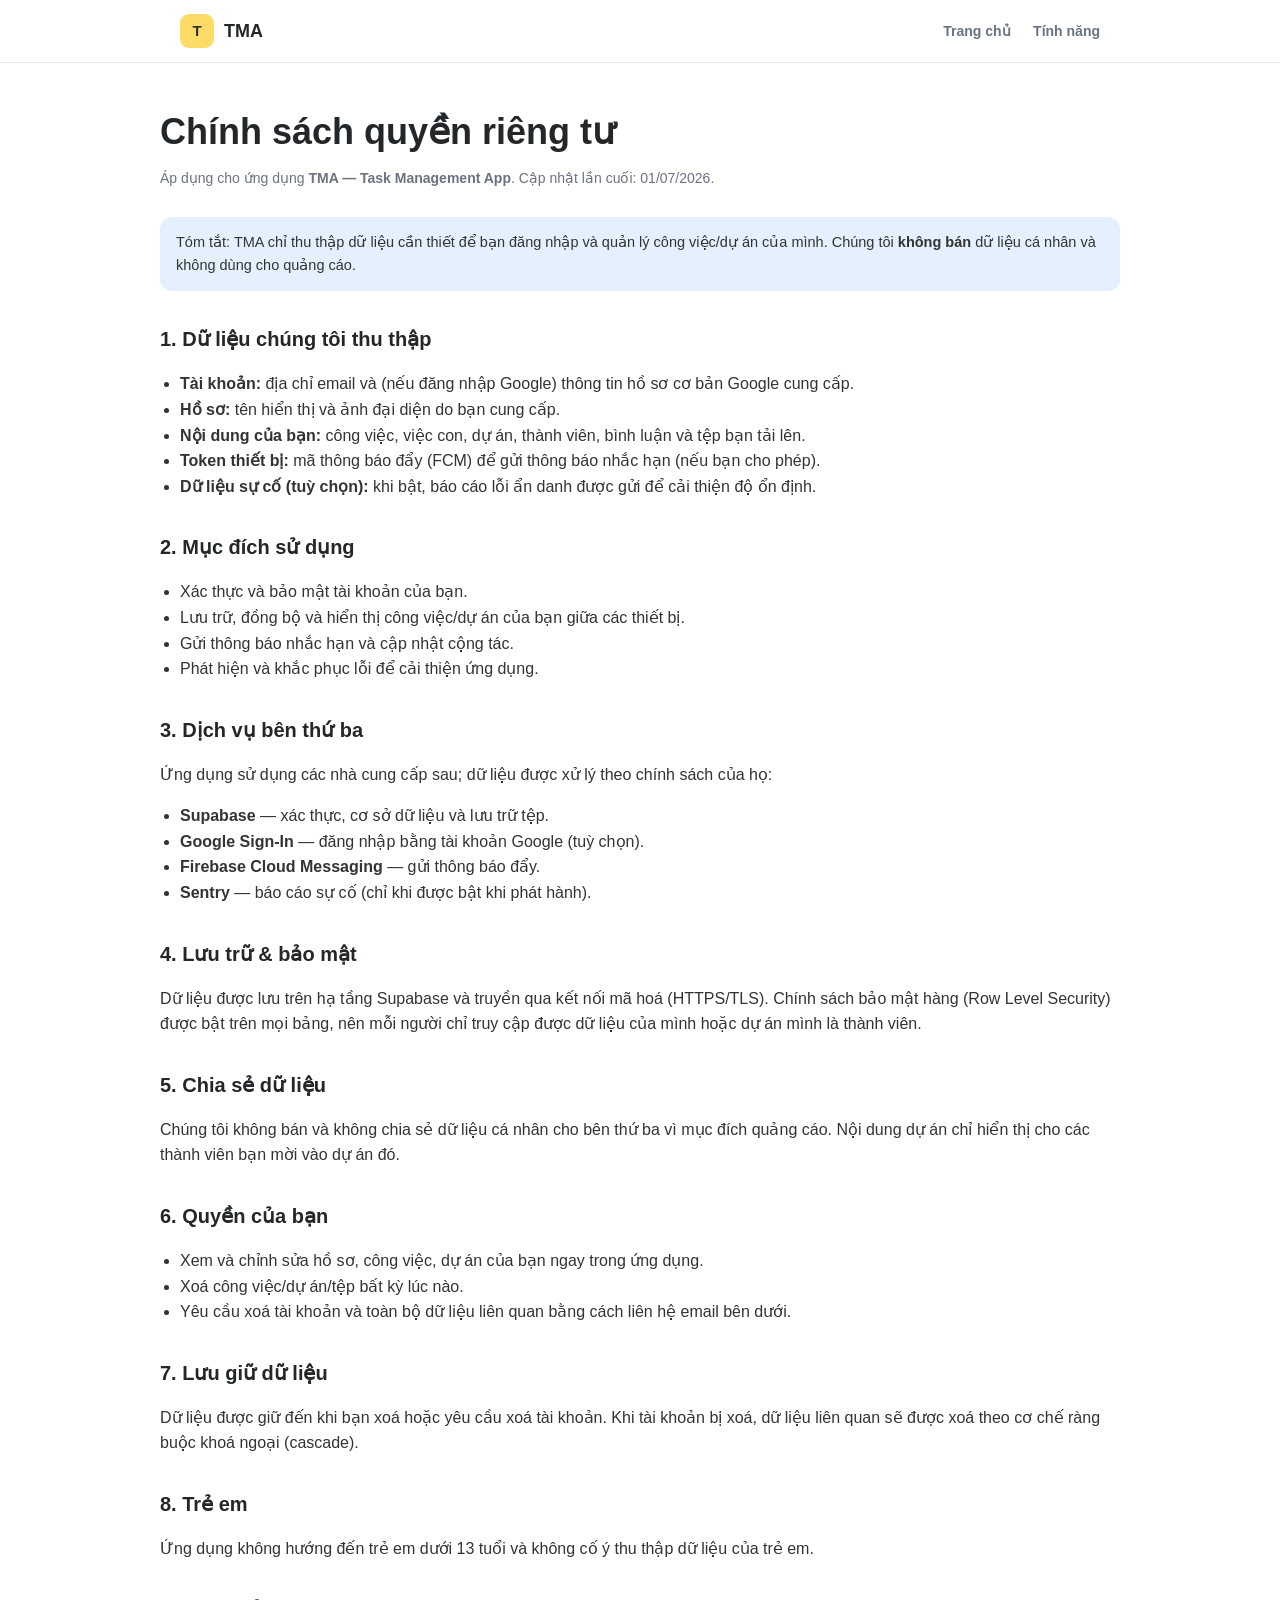
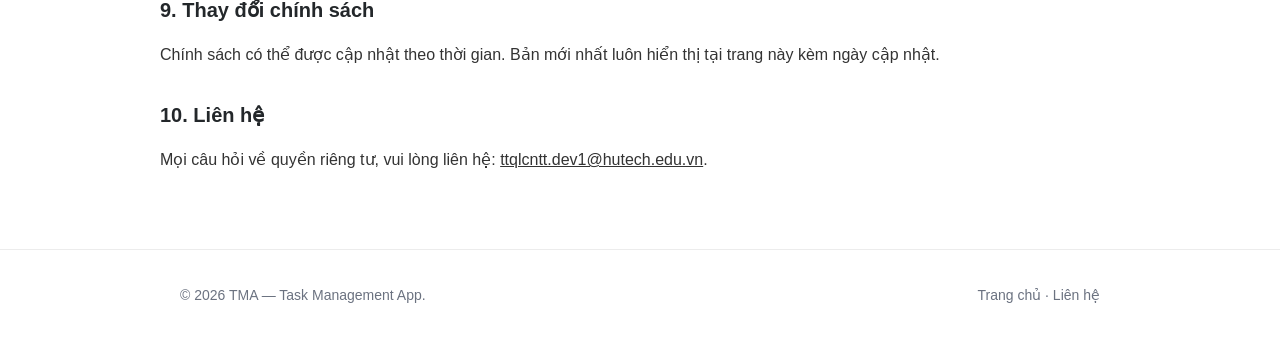
==== privacy.html @ 74623900 "feat: landing giới thiệu app + chính sách quyền riêng tư (GitHub Pages) Co-Authored-By: Claude Opus " ====
<!DOCTYPE html>
<html lang="vi">
<head>
  <meta charset="UTF-8" />
  <meta name="viewport" content="width=device-width, initial-scale=1.0" />
  <title>Chính sách quyền riêng tư — TMA</title>
  <meta name="description" content="Chính sách quyền riêng tư của ứng dụng TMA: dữ liệu thu thập, mục đích, bên thứ ba và quyền của người dùng." />
  <link rel="stylesheet" href="styles.css" />
</head>
<body>
  <nav class="nav">
    <div class="wrap">
      <a class="brand" href="index.html"><span class="logo">T</span> TMA</a>
      <div class="nav-links">
        <a href="index.html">Trang chủ</a>
        <a href="index.html#features">Tính năng</a>
      </div>
    </div>
  </nav>

  <main class="wrap legal">
    <h1>Chính sách quyền riêng tư</h1>
    <p class="eff">Áp dụng cho ứng dụng <strong>TMA — Task Management App</strong>. Cập nhật lần cuối: 01/07/2026.</p>

    <p class="note">Tóm tắt: TMA chỉ thu thập dữ liệu cần thiết để bạn đăng nhập và quản lý công việc/dự án của mình.
      Chúng tôi <strong>không bán</strong> dữ liệu cá nhân và không dùng cho quảng cáo.</p>

    <h2>1. Dữ liệu chúng tôi thu thập</h2>
    <ul>
      <li><strong>Tài khoản:</strong> địa chỉ email và (nếu đăng nhập Google) thông tin hồ sơ cơ bản Google cung cấp.</li>
      <li><strong>Hồ sơ:</strong> tên hiển thị và ảnh đại diện do bạn cung cấp.</li>
      <li><strong>Nội dung của bạn:</strong> công việc, việc con, dự án, thành viên, bình luận và tệp bạn tải lên.</li>
      <li><strong>Token thiết bị:</strong> mã thông báo đẩy (FCM) để gửi thông báo nhắc hạn (nếu bạn cho phép).</li>
      <li><strong>Dữ liệu sự cố (tuỳ chọn):</strong> khi bật, báo cáo lỗi ẩn danh được gửi để cải thiện độ ổn định.</li>
    </ul>

    <h2>2. Mục đích sử dụng</h2>
    <ul>
      <li>Xác thực và bảo mật tài khoản của bạn.</li>
      <li>Lưu trữ, đồng bộ và hiển thị công việc/dự án của bạn giữa các thiết bị.</li>
      <li>Gửi thông báo nhắc hạn và cập nhật cộng tác.</li>
      <li>Phát hiện và khắc phục lỗi để cải thiện ứng dụng.</li>
    </ul>

    <h2>3. Dịch vụ bên thứ ba</h2>
    <p>Ứng dụng sử dụng các nhà cung cấp sau; dữ liệu được xử lý theo chính sách của họ:</p>
    <ul>
      <li><strong>Supabase</strong> — xác thực, cơ sở dữ liệu và lưu trữ tệp.</li>
      <li><strong>Google Sign-In</strong> — đăng nhập bằng tài khoản Google (tuỳ chọn).</li>
      <li><strong>Firebase Cloud Messaging</strong> — gửi thông báo đẩy.</li>
      <li><strong>Sentry</strong> — báo cáo sự cố (chỉ khi được bật khi phát hành).</li>
    </ul>

    <h2>4. Lưu trữ &amp; bảo mật</h2>
    <p>Dữ liệu được lưu trên hạ tầng Supabase và truyền qua kết nối mã hoá (HTTPS/TLS).
      Chính sách bảo mật hàng (Row Level Security) được bật trên mọi bảng, nên mỗi người
      chỉ truy cập được dữ liệu của mình hoặc dự án mình là thành viên.</p>

    <h2>5. Chia sẻ dữ liệu</h2>
    <p>Chúng tôi không bán và không chia sẻ dữ liệu cá nhân cho bên thứ ba vì mục đích quảng cáo.
      Nội dung dự án chỉ hiển thị cho các thành viên bạn mời vào dự án đó.</p>

    <h2>6. Quyền của bạn</h2>
    <ul>
      <li>Xem và chỉnh sửa hồ sơ, công việc, dự án của bạn ngay trong ứng dụng.</li>
      <li>Xoá công việc/dự án/tệp bất kỳ lúc nào.</li>
      <li>Yêu cầu xoá tài khoản và toàn bộ dữ liệu liên quan bằng cách liên hệ email bên dưới.</li>
    </ul>

    <h2>7. Lưu giữ dữ liệu</h2>
    <p>Dữ liệu được giữ đến khi bạn xoá hoặc yêu cầu xoá tài khoản. Khi tài khoản bị xoá,
      dữ liệu liên quan sẽ được xoá theo cơ chế ràng buộc khoá ngoại (cascade).</p>

    <h2>8. Trẻ em</h2>
    <p>Ứng dụng không hướng đến trẻ em dưới 13 tuổi và không cố ý thu thập dữ liệu của trẻ em.</p>

    <h2>9. Thay đổi chính sách</h2>
    <p>Chính sách có thể được cập nhật theo thời gian. Bản mới nhất luôn hiển thị tại trang này
      kèm ngày cập nhật.</p>

    <h2>10. Liên hệ</h2>
    <p>Mọi câu hỏi về quyền riêng tư, vui lòng liên hệ:
      <a href="mailto:ttqlcntt.dev1@hutech.edu.vn">ttqlcntt.dev1@hutech.edu.vn</a>.</p>
  </main>

  <footer>
    <div class="wrap">
      <span>© 2026 TMA — Task Management App.</span>
      <span><a href="index.html">Trang chủ</a> · <a href="mailto:ttqlcntt.dev1@hutech.edu.vn">Liên hệ</a></span>
    </div>
  </footer>
</body>
</html>
---- styles.css ----
:root {
  --yellow: #FCDB66;
  --charcoal: #2E3234;
  --sky: #E4F0FE;
  --mint: #EFF8E0;
  --text: #23272A;
  --muted: #6B7280;
  --bg: #FFFFFF;
  --border: #ECECEC;
  --radius: 16px;
}

* { box-sizing: border-box; }

html { scroll-behavior: smooth; }

body {
  margin: 0;
  font-family: -apple-system, BlinkMacSystemFont, "Segoe UI", Roboto, "Helvetica Neue", Arial, sans-serif;
  color: var(--text);
  background: var(--bg);
  line-height: 1.6;
  -webkit-font-smoothing: antialiased;
}

a { color: inherit; }

.wrap { max-width: 960px; margin: 0 auto; padding: 0 20px; }

/* Nav */
.nav {
  position: sticky; top: 0; z-index: 10;
  background: rgba(255,255,255,.9);
  backdrop-filter: blur(8px);
  border-bottom: 1px solid var(--border);
}
.nav .wrap { display: flex; align-items: center; justify-content: space-between; height: 62px; }
.brand { display: flex; align-items: center; gap: 10px; font-weight: 800; font-size: 18px; text-decoration: none; }
.brand .logo {
  width: 34px; height: 34px; border-radius: 9px;
  background: var(--yellow); color: var(--charcoal);
  display: grid; place-items: center; font-weight: 900; font-size: 15px;
}
.nav-links a { text-decoration: none; color: var(--muted); font-weight: 600; font-size: 14px; margin-left: 18px; }
.nav-links a:hover { color: var(--text); }

/* Hero */
.hero { padding: 72px 0 48px; text-align: center; }
.hero .badge {
  display: inline-block; background: var(--mint); color: #3f6212;
  font-size: 13px; font-weight: 700; padding: 6px 14px; border-radius: 999px; margin-bottom: 20px;
}
.hero h1 { font-size: clamp(30px, 6vw, 48px); line-height: 1.15; margin: 0 0 16px; letter-spacing: -.5px; }
.hero p { font-size: clamp(16px, 2.4vw, 19px); color: var(--muted); max-width: 620px; margin: 0 auto 28px; }
.cta { display: inline-flex; gap: 12px; flex-wrap: wrap; justify-content: center; }
.btn {
  display: inline-block; padding: 13px 24px; border-radius: 12px; font-weight: 700; text-decoration: none;
  font-size: 15px; transition: transform .08s ease, box-shadow .2s ease;
}
.btn:active { transform: translateY(1px); }
.btn-primary { background: var(--charcoal); color: #fff; }
.btn-ghost { background: var(--yellow); color: var(--charcoal); }

/* Sections */
section { padding: 44px 0; }
.section-title { text-align: center; font-size: clamp(24px, 4vw, 32px); margin: 0 0 10px; }
.section-sub { text-align: center; color: var(--muted); margin: 0 auto 34px; max-width: 560px; }

/* Feature grid */
.grid { display: grid; grid-template-columns: repeat(auto-fit, minmax(240px, 1fr)); gap: 18px; }
.card {
  background: #fff; border: 1px solid var(--border); border-radius: var(--radius);
  padding: 22px; transition: box-shadow .2s ease, transform .2s ease;
}
.card:hover { box-shadow: 0 10px 30px rgba(0,0,0,.06); transform: translateY(-2px); }
.card .ic { width: 44px; height: 44px; border-radius: 11px; display: grid; place-items: center; font-size: 22px; margin-bottom: 14px; }
.card h3 { margin: 0 0 6px; font-size: 17px; }
.card p { margin: 0; color: var(--muted); font-size: 14.5px; }

/* Tech strip */
.tech { background: var(--charcoal); color: #fff; border-radius: 24px; padding: 40px 24px; text-align: center; }
.tech h2 { margin: 0 0 8px; color: #fff; }
.tech p { color: #c9ced1; max-width: 620px; margin: 0 auto 20px; }
.chips { display: flex; flex-wrap: wrap; gap: 10px; justify-content: center; }
.chip { background: rgba(255,255,255,.1); border: 1px solid rgba(255,255,255,.16); padding: 7px 14px; border-radius: 999px; font-size: 13.5px; font-weight: 600; }

/* Footer */
footer { border-top: 1px solid var(--border); padding: 34px 0; color: var(--muted); font-size: 14px; }
footer .wrap { display: flex; flex-wrap: wrap; gap: 12px; align-items: center; justify-content: space-between; }
footer a { color: var(--muted); text-decoration: none; }
footer a:hover { color: var(--text); text-decoration: underline; }

/* Legal / policy pages */
.legal { padding: 40px 0 60px; }
.legal h1 { font-size: clamp(26px, 5vw, 36px); margin: 0 0 6px; }
.legal .eff { color: var(--muted); margin: 0 0 28px; font-size: 14px; }
.legal h2 { font-size: 20px; margin: 32px 0 8px; }
.legal p, .legal li { color: #333; }
.legal ul { padding-left: 20px; }
.legal .note { background: var(--sky); border-radius: 12px; padding: 14px 16px; font-size: 14.5px; }
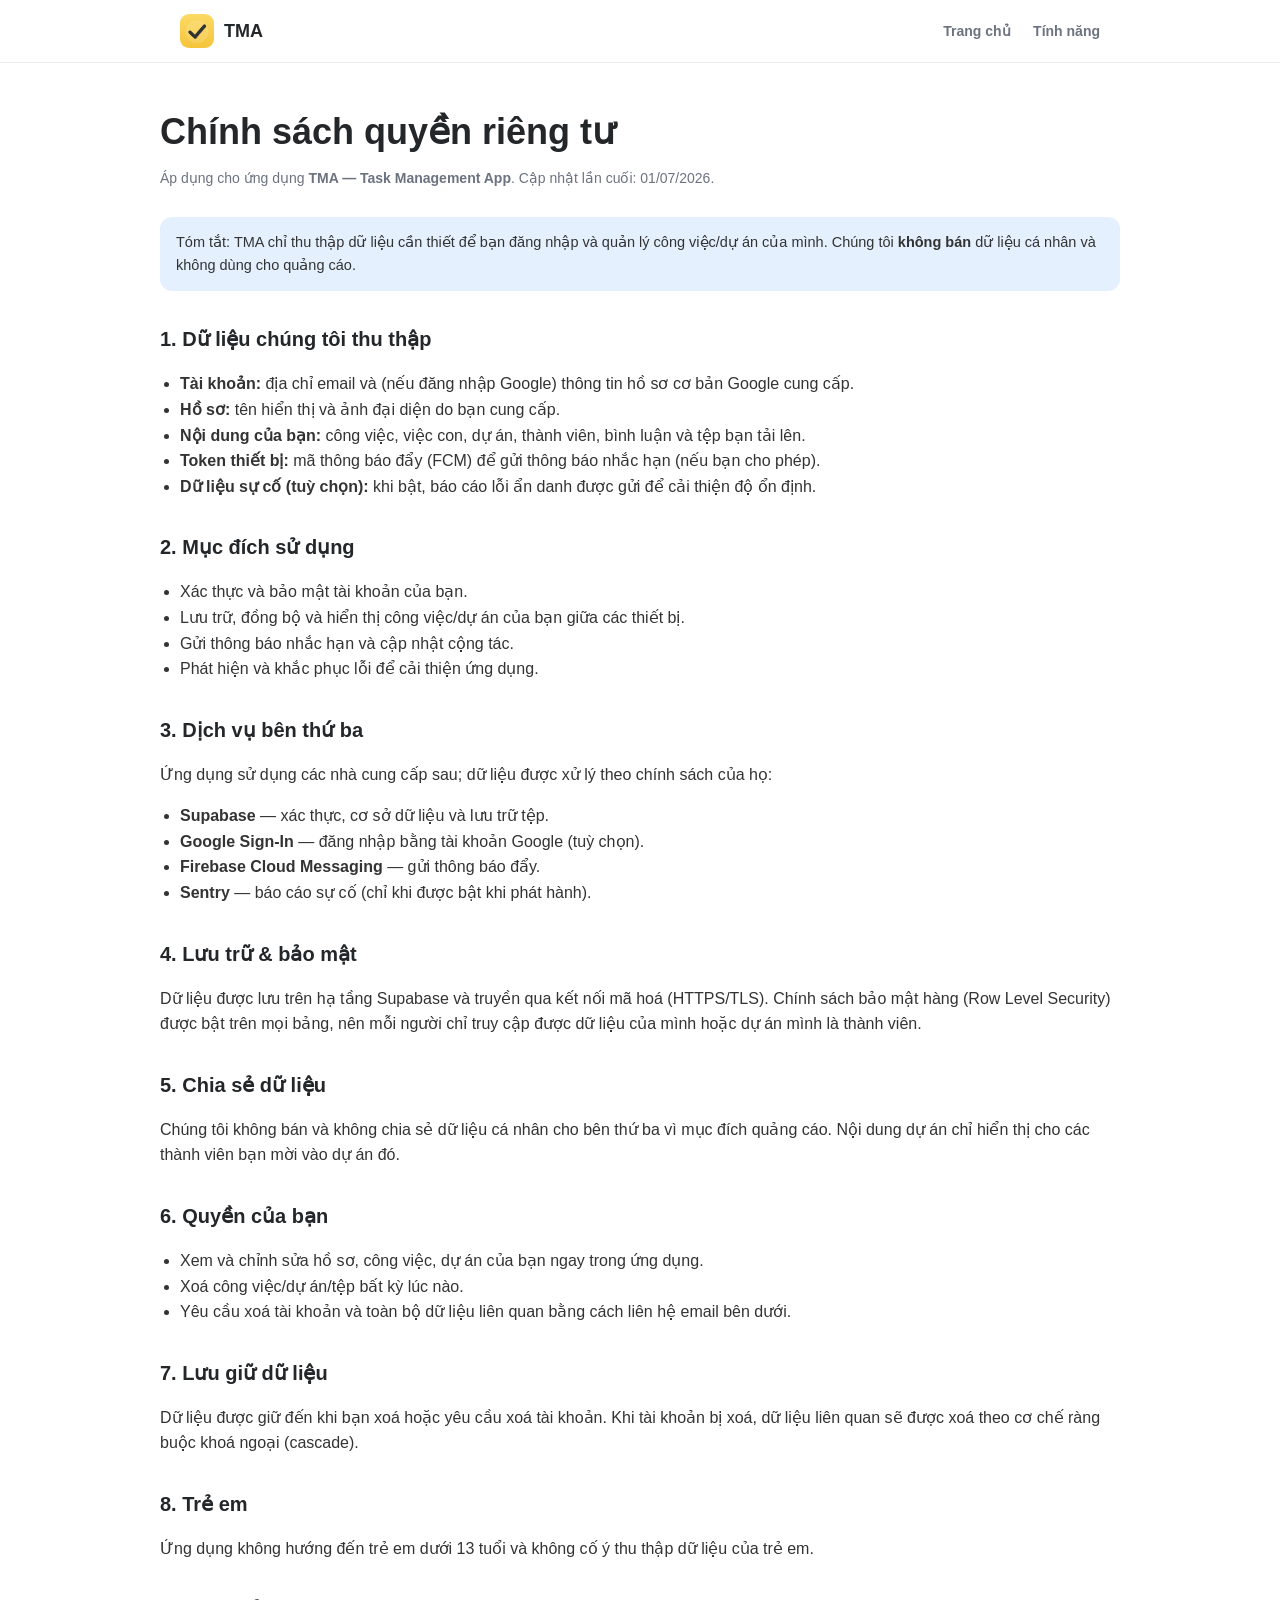
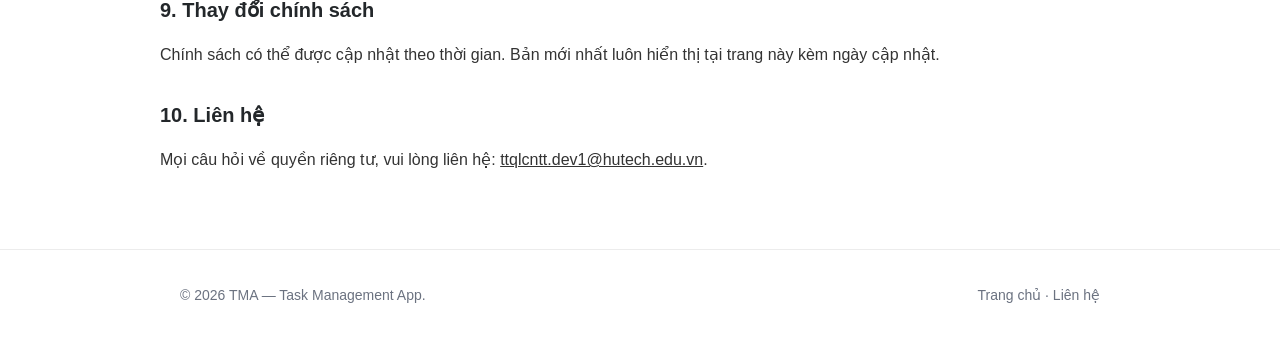
==== commit e4ed55ba: "release: v1.0.2 + icon mới (favicon/logo/og-image) Co-Authored-By: Claude Opus 4.8 (1M context) <nor" ====
--- a/privacy.html
+++ b/privacy.html
@@ -5,12 +5,13 @@
   <meta name="viewport" content="width=device-width, initial-scale=1.0" />
   <title>Chính sách quyền riêng tư — TMA</title>
   <meta name="description" content="Chính sách quyền riêng tư của ứng dụng TMA: dữ liệu thu thập, mục đích, bên thứ ba và quyền của người dùng." />
+  <link rel="icon" type="image/png" href="icon.png" />
   <link rel="stylesheet" href="styles.css" />
 </head>
 <body>
   <nav class="nav">
     <div class="wrap">
-      <a class="brand" href="index.html"><span class="logo">T</span> TMA</a>
+      <a class="brand" href="index.html"><img class="logo" src="icon.png" alt="" width="34" height="34" /> TMA</a>
       <div class="nav-links">
         <a href="index.html">Trang chủ</a>
         <a href="index.html#features">Tính năng</a>
